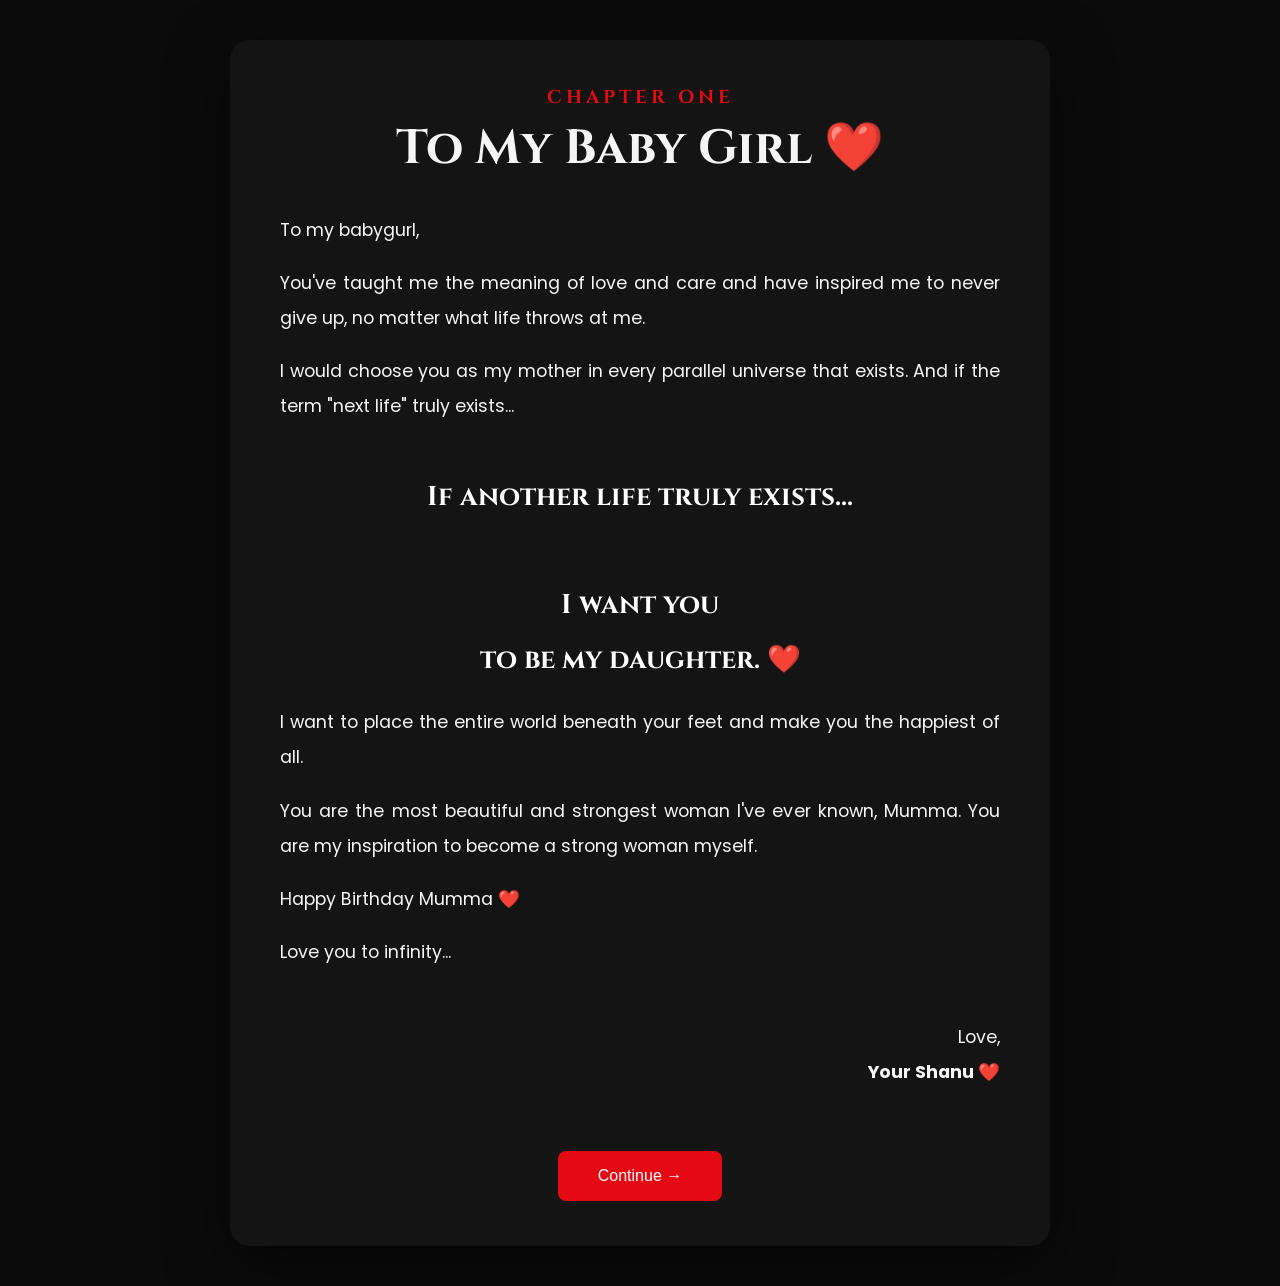
==== chapter1.html @ 3b3b4ff2 "Initial commit" ====
<!DOCTYPE html>
<html lang="en">

<head>

    <meta charset="UTF-8">

    <meta name="viewport" content="width=device-width, initial-scale=1.0">

    <title>Chapter One</title>

    <link rel="stylesheet" href="chapter1.css">

    <link rel="preconnect" href="https://fonts.googleapis.com">

    <link rel="preconnect" href="https://fonts.gstatic.com" crossorigin>

    <link href="https://fonts.googleapis.com/css2?family=Cinzel:wght@400;700&family=Poppins:wght@300;400;500&display=swap" rel="stylesheet">

</head>

<body>

    <div class="container">

        <h3>CHAPTER ONE</h3>

        <h1>To My Baby Girl ❤️</h1>

        <div class="letter">

            <p>
                To my babygurl,
            </p>

            <p>
                You've taught me the meaning of love and care and have inspired me to never give up, no matter what life throws at me.
            </p>

            <p>
                I would choose you as my mother in every parallel universe that exists. And if the term "next life" truly exists...
            </p>

            <p class="highlight">

    If another life truly exists...

    <br><br>

    I want you

    <br>

    to be my daughter. ❤️

</p>

            <p>
                I want to place the entire world beneath your feet and make you the happiest of all.
            </p>

            <p>
                You are the most beautiful and strongest woman I've ever known, Mumma. You are my inspiration to become a strong woman myself.
            </p>

            <p>
                Happy Birthday Mumma ❤️
            </p>

            <p>
                Love you to infinity...
            </p>

            <div class="signature">

                Love,<br>

                <strong>Your Shanu ❤️</strong>

            </div>

        </div>

        <button id="continueBtn">

            Continue →

        </button>

    </div>

    <script src="chapter1.js"></script>

</body>

</html>
---- chapter1.css ----
*{
    margin:0;
    padding:0;
    box-sizing:border-box;
}

body{

    background:#0b0b0b;

    color:#f5f5f5;

    font-family:'Poppins',sans-serif;

    min-height:100vh;

    display:flex;

    justify-content:center;

    padding:40px 20px;

    overflow-y:auto;

    overflow-x:hidden;

}

.container{

    width:100%;

    max-width:820px;


    background:#141414;

    border-radius:20px;

    padding:45px 50px;

    box-shadow:0 20px 60px rgba(0,0,0,.55);

}

h3{

    text-align:center;

    color:#E50914;

    letter-spacing:4px;

    margin-bottom:10px;

    font-family:'Cinzel',serif;
}

h1{

    text-align:center;

    font-family:'Cinzel',serif;

    font-size:3rem;

    line-height:1.2;

    margin-bottom:35px;
}

.letter{

    font-size:1.1rem;

    line-height:2;

    text-align:justify;
}

.letter p{

    margin-bottom:18px;
}

.highlight{

    text-align:center;

    font-size:1.7rem;

    font-weight:bold;

    color:#ffffff;

    margin:45px 0;

    font-family:'Cinzel',serif;
}

.signature{

    margin-top:50px;

    text-align:right;

    font-size:1.1rem;
}

#continueBtn{

    display:block;

    margin:60px auto 0;

    padding:16px 40px;

    background:#E50914;

    color:white;

    border:none;

    border-radius:8px;

    font-size:1rem;

    cursor:pointer;

    transition:.3s;
}

#continueBtn:hover{

    background:#ff2b3d;

    transform:translateY(-3px);
}

@keyframes fadeIn{

    from{

        opacity:0;

        transform:translateY(30px);
    }

    to{

        opacity:1;

        transform:translateY(0);
    }

}

@media(max-width:768px){

    .container{

        padding:30px 22px;
    }

    h1{

        font-size:2rem;
    }

    .letter{

        font-size:1rem;

        line-height:1.9;
    }

    .highlight{

        font-size:1.35rem;
    }

}

#continueBtn{

    transition:.35s;
}

#continueBtn:hover{

    background:#ff2b3d;

    transform:scale(1.06);

    box-shadow:0 0 25px rgba(229,9,20,.45);

}

.fade-out{

    animation:fadeOut .8s forwards;

}

@keyframes fadeOut{

    from{

        opacity:1;

    }

    to{

        opacity:0;

    }

}

body{

    animation:pageLoad .8s ease;
}

@keyframes pageLoad{

    from{

        opacity:0;

        transform:translateY(15px);

    }

    to{

        opacity:1;

        transform:translateY(0);

    }

}
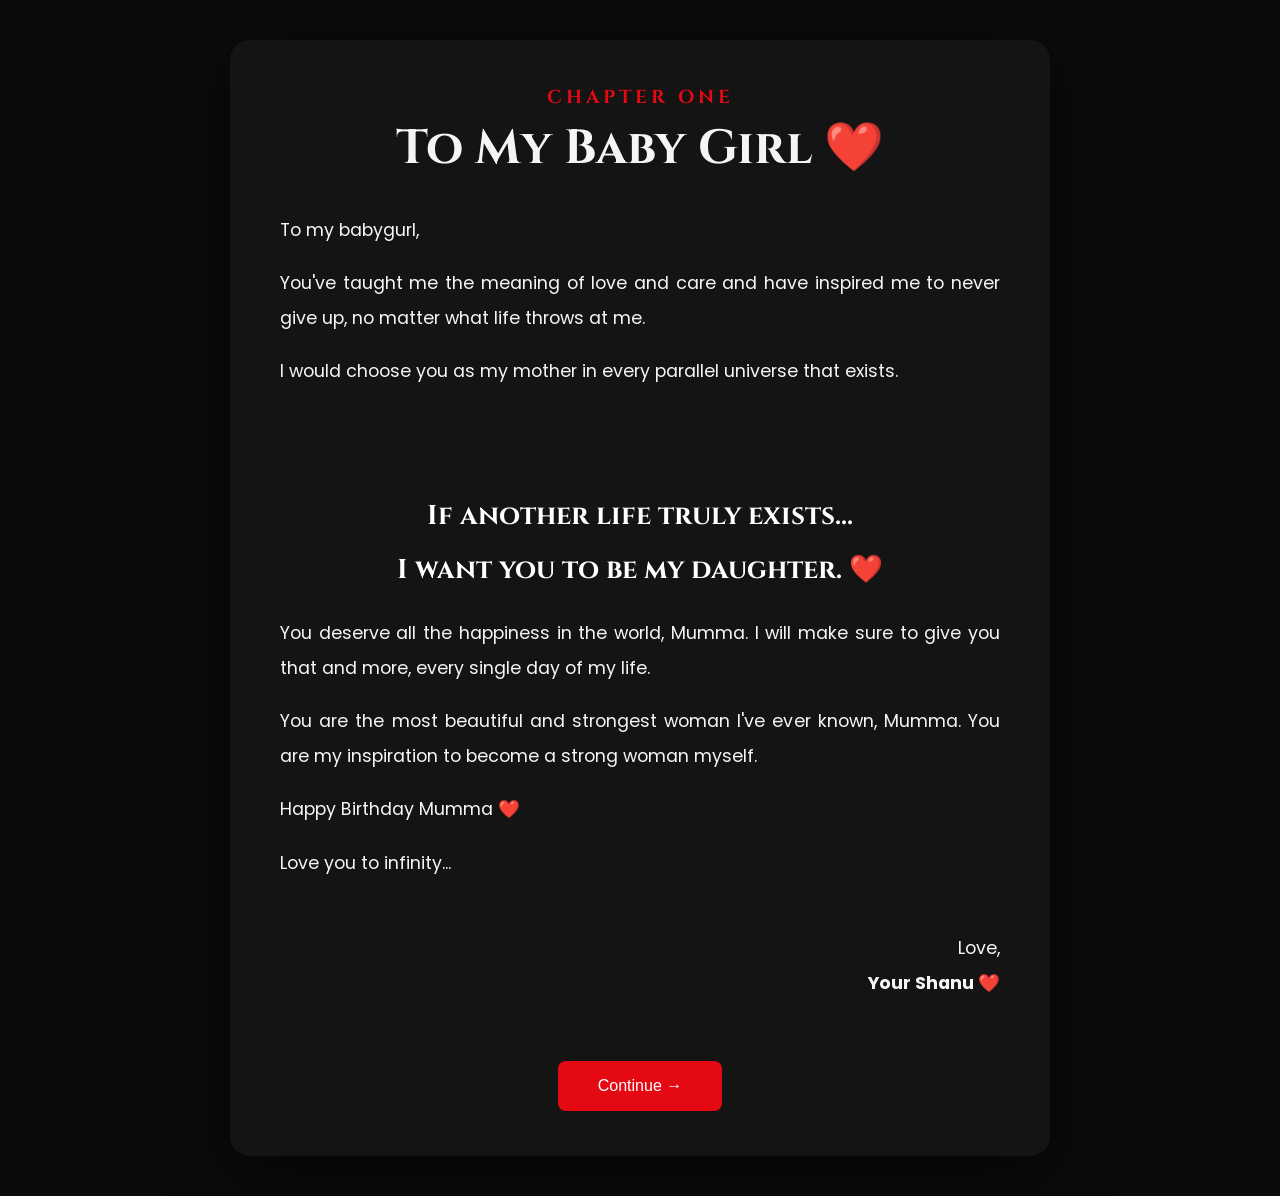
==== commit fbdafaba: "Updated Chapter 1" ====
--- a/chapter1.html
+++ b/chapter1.html
@@ -38,25 +38,22 @@
             </p>
 
             <p>
-                I would choose you as my mother in every parallel universe that exists. And if the term "next life" truly exists...
+                I would choose you as my mother in every parallel universe that exists. 
             </p>
 
             <p class="highlight">
+            <br>
 
-    If another life truly exists...
+            If another life truly exists...
 
-    <br><br>
+            <br>
 
-    I want you
-
-    <br>
-
-    to be my daughter. ❤️
+    I want you to be my daughter. ❤️
 
 </p>
 
             <p>
-                I want to place the entire world beneath your feet and make you the happiest of all.
+                You deserve all the happiness in the world, Mumma. I will make sure to give you that and more, every single day of my life.
             </p>
 
             <p>
